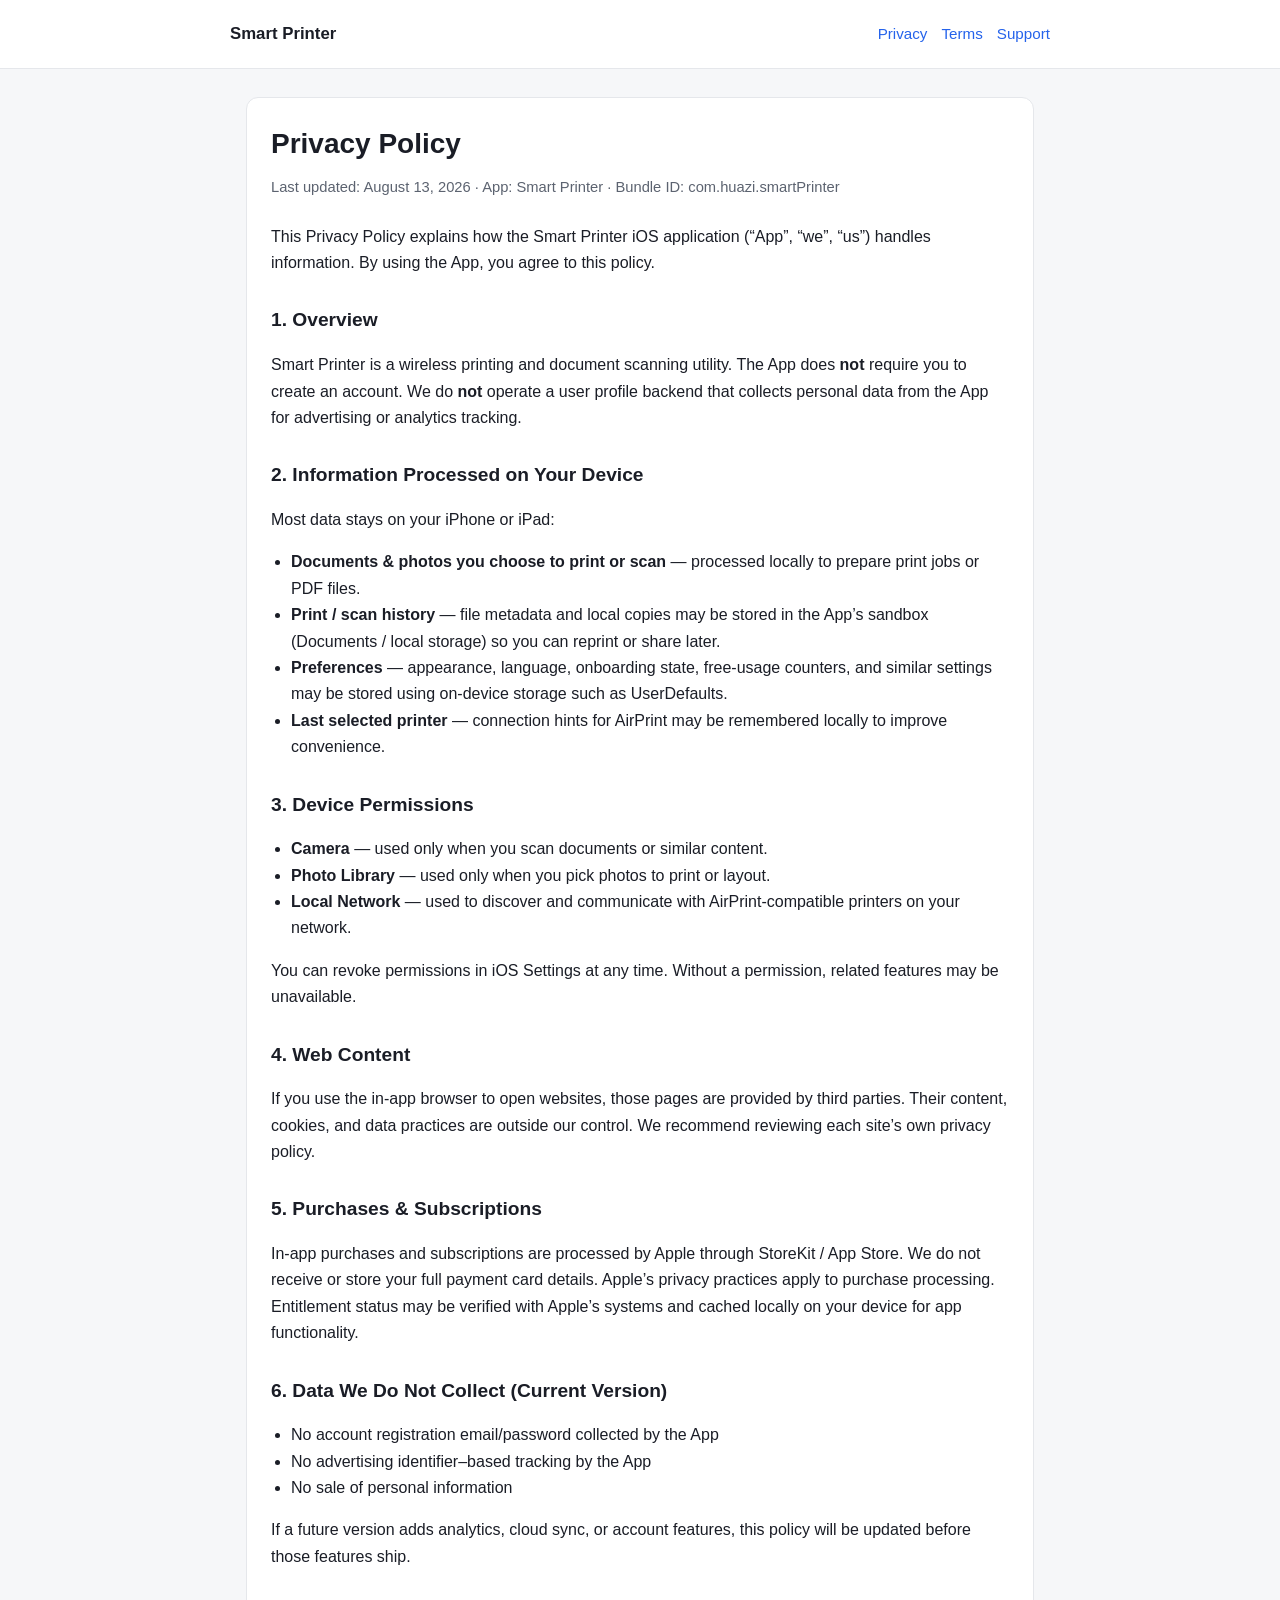
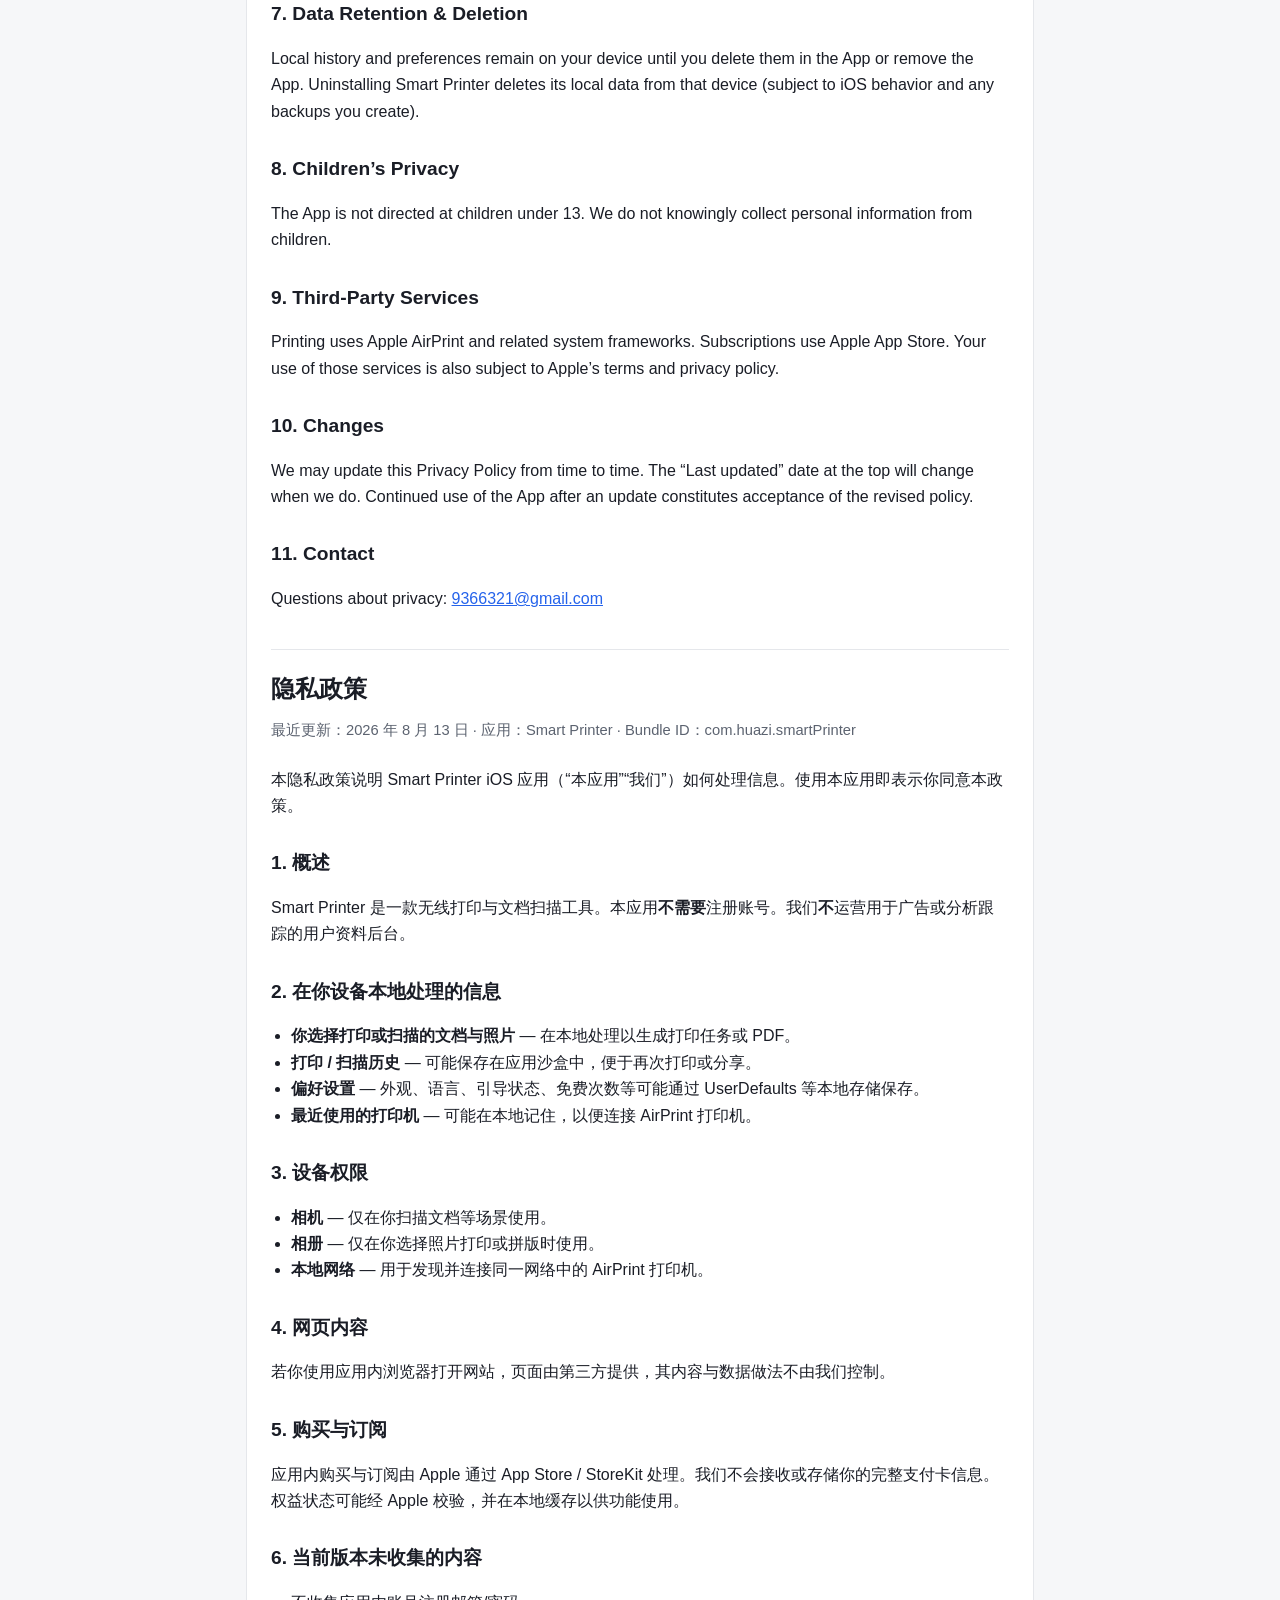
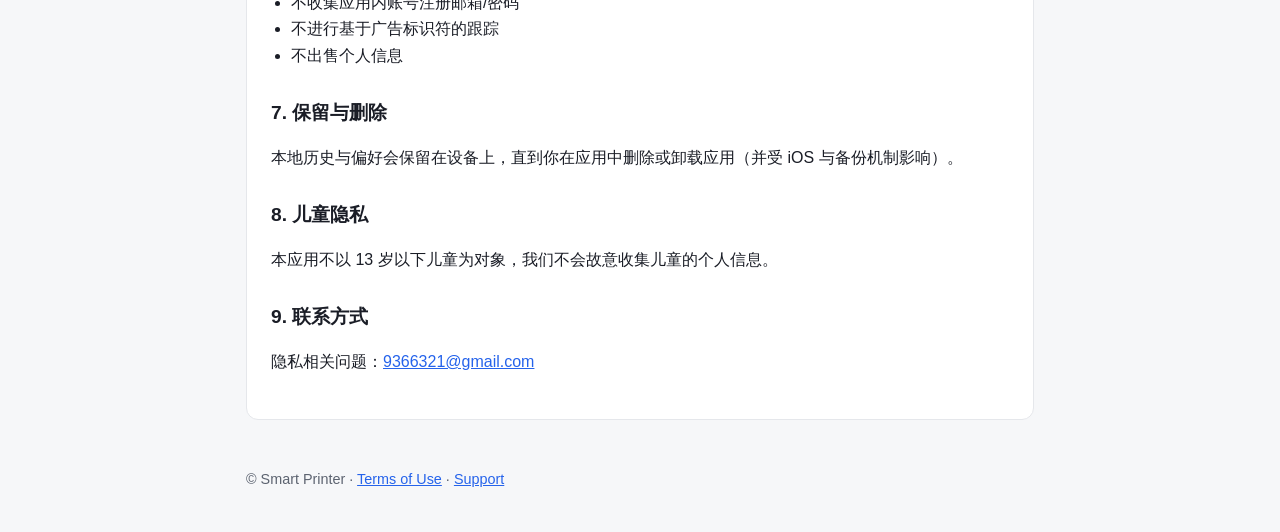
==== privacy/index.html @ 95ad22c2 "Add privacy policy page" ====
<!DOCTYPE html>
<html lang="en">
<head>
  <meta charset="utf-8" />
  <meta name="viewport" content="width=device-width, initial-scale=1" />
  <title>Privacy Policy — Smart Printer</title>
  <link rel="stylesheet" href="../styles.css" />
</head>
<body>
  <header>
    <div class="nav">
      <a class="brand" href="../">Smart Printer</a>
      <div class="nav-links">
        <a href="../privacy/">Privacy</a>
        <a href="../terms/">Terms</a>
        <a href="../support/">Support</a>
      </div>
    </div>
  </header>
  <main>
    <article class="card">
      <h1>Privacy Policy</h1>
      <p class="meta">Last updated: August 13, 2026 · App: Smart Printer · Bundle ID: com.huazi.smartPrinter</p>

      <p>This Privacy Policy explains how the Smart Printer iOS application (“App”, “we”, “us”) handles information. By using the App, you agree to this policy.</p>

      <h2>1. Overview</h2>
      <p>Smart Printer is a wireless printing and document scanning utility. The App does <strong>not</strong> require you to create an account. We do <strong>not</strong> operate a user profile backend that collects personal data from the App for advertising or analytics tracking.</p>

      <h2>2. Information Processed on Your Device</h2>
      <p>Most data stays on your iPhone or iPad:</p>
      <ul>
        <li><strong>Documents &amp; photos you choose to print or scan</strong> — processed locally to prepare print jobs or PDF files.</li>
        <li><strong>Print / scan history</strong> — file metadata and local copies may be stored in the App’s sandbox (Documents / local storage) so you can reprint or share later.</li>
        <li><strong>Preferences</strong> — appearance, language, onboarding state, free-usage counters, and similar settings may be stored using on-device storage such as UserDefaults.</li>
        <li><strong>Last selected printer</strong> — connection hints for AirPrint may be remembered locally to improve convenience.</li>
      </ul>

      <h2>3. Device Permissions</h2>
      <ul>
        <li><strong>Camera</strong> — used only when you scan documents or similar content.</li>
        <li><strong>Photo Library</strong> — used only when you pick photos to print or layout.</li>
        <li><strong>Local Network</strong> — used to discover and communicate with AirPrint-compatible printers on your network.</li>
      </ul>
      <p>You can revoke permissions in iOS Settings at any time. Without a permission, related features may be unavailable.</p>

      <h2>4. Web Content</h2>
      <p>If you use the in-app browser to open websites, those pages are provided by third parties. Their content, cookies, and data practices are outside our control. We recommend reviewing each site’s own privacy policy.</p>

      <h2>5. Purchases &amp; Subscriptions</h2>
      <p>In-app purchases and subscriptions are processed by Apple through StoreKit / App Store. We do not receive or store your full payment card details. Apple’s privacy practices apply to purchase processing. Entitlement status may be verified with Apple’s systems and cached locally on your device for app functionality.</p>

      <h2>6. Data We Do Not Collect (Current Version)</h2>
      <ul>
        <li>No account registration email/password collected by the App</li>
        <li>No advertising identifier–based tracking by the App</li>
        <li>No sale of personal information</li>
      </ul>
      <p>If a future version adds analytics, cloud sync, or account features, this policy will be updated before those features ship.</p>

      <h2>7. Data Retention &amp; Deletion</h2>
      <p>Local history and preferences remain on your device until you delete them in the App or remove the App. Uninstalling Smart Printer deletes its local data from that device (subject to iOS behavior and any backups you create).</p>

      <h2>8. Children’s Privacy</h2>
      <p>The App is not directed at children under 13. We do not knowingly collect personal information from children.</p>

      <h2>9. Third-Party Services</h2>
      <p>Printing uses Apple AirPrint and related system frameworks. Subscriptions use Apple App Store. Your use of those services is also subject to Apple’s terms and privacy policy.</p>

      <h2>10. Changes</h2>
      <p>We may update this Privacy Policy from time to time. The “Last updated” date at the top will change when we do. Continued use of the App after an update constitutes acceptance of the revised policy.</p>

      <h2>11. Contact</h2>
      <p>Questions about privacy: <a href="mailto:9366321@gmail.com">9366321@gmail.com</a></p>

      <div class="lang" lang="zh-Hans">
        <h1>隐私政策</h1>
        <p class="meta">最近更新：2026 年 8 月 13 日 · 应用：Smart Printer · Bundle ID：com.huazi.smartPrinter</p>
        <p>本隐私政策说明 Smart Printer iOS 应用（“本应用”“我们”）如何处理信息。使用本应用即表示你同意本政策。</p>
        <h2>1. 概述</h2>
        <p>Smart Printer 是一款无线打印与文档扫描工具。本应用<strong>不需要</strong>注册账号。我们<strong>不</strong>运营用于广告或分析跟踪的用户资料后台。</p>
        <h2>2. 在你设备本地处理的信息</h2>
        <ul>
          <li><strong>你选择打印或扫描的文档与照片</strong> — 在本地处理以生成打印任务或 PDF。</li>
          <li><strong>打印 / 扫描历史</strong> — 可能保存在应用沙盒中，便于再次打印或分享。</li>
          <li><strong>偏好设置</strong> — 外观、语言、引导状态、免费次数等可能通过 UserDefaults 等本地存储保存。</li>
          <li><strong>最近使用的打印机</strong> — 可能在本地记住，以便连接 AirPrint 打印机。</li>
        </ul>
        <h2>3. 设备权限</h2>
        <ul>
          <li><strong>相机</strong> — 仅在你扫描文档等场景使用。</li>
          <li><strong>相册</strong> — 仅在你选择照片打印或拼版时使用。</li>
          <li><strong>本地网络</strong> — 用于发现并连接同一网络中的 AirPrint 打印机。</li>
        </ul>
        <h2>4. 网页内容</h2>
        <p>若你使用应用内浏览器打开网站，页面由第三方提供，其内容与数据做法不由我们控制。</p>
        <h2>5. 购买与订阅</h2>
        <p>应用内购买与订阅由 Apple 通过 App Store / StoreKit 处理。我们不会接收或存储你的完整支付卡信息。权益状态可能经 Apple 校验，并在本地缓存以供功能使用。</p>
        <h2>6. 当前版本未收集的内容</h2>
        <ul>
          <li>不收集应用内账号注册邮箱/密码</li>
          <li>不进行基于广告标识符的跟踪</li>
          <li>不出售个人信息</li>
        </ul>
        <h2>7. 保留与删除</h2>
        <p>本地历史与偏好会保留在设备上，直到你在应用中删除或卸载应用（并受 iOS 与备份机制影响）。</p>
        <h2>8. 儿童隐私</h2>
        <p>本应用不以 13 岁以下儿童为对象，我们不会故意收集儿童的个人信息。</p>
        <h2>9. 联系方式</h2>
        <p>隐私相关问题：<a href="mailto:9366321@gmail.com">9366321@gmail.com</a></p>
      </div>
    </article>
  </main>
  <footer>© Smart Printer · <a href="../terms/">Terms of Use</a> · <a href="../support/">Support</a></footer>
</body>
</html>
---- styles.css ----
:root {
  --bg: #f6f7f9;
  --card: #ffffff;
  --text: #1a1d26;
  --muted: #5c6370;
  --accent: #2563eb;
  --border: #e5e7eb;
}
* { box-sizing: border-box; }
html { scroll-behavior: smooth; }
body {
  margin: 0;
  font-family: -apple-system, BlinkMacSystemFont, "Segoe UI", Roboto, "Helvetica Neue", Arial, sans-serif;
  background: var(--bg);
  color: var(--text);
  line-height: 1.65;
}
header {
  background: var(--card);
  border-bottom: 1px solid var(--border);
  padding: 20px 16px;
  position: sticky;
  top: 0;
  z-index: 10;
}
.nav {
  max-width: 820px;
  margin: 0 auto;
  display: flex;
  flex-wrap: wrap;
  gap: 12px 20px;
  align-items: center;
  justify-content: space-between;
}
.brand {
  font-weight: 700;
  font-size: 1.05rem;
  color: var(--text);
  text-decoration: none;
}
.nav-links { display: flex; flex-wrap: wrap; gap: 14px; }
.nav-links a {
  color: var(--accent);
  text-decoration: none;
  font-size: 0.95rem;
}
.nav-links a:hover { text-decoration: underline; }
main {
  max-width: 820px;
  margin: 28px auto 48px;
  padding: 0 16px;
}
.card {
  background: var(--card);
  border: 1px solid var(--border);
  border-radius: 12px;
  padding: 28px 24px;
}
h1 { margin: 0 0 8px; font-size: 1.75rem; line-height: 1.25; }
.meta { color: var(--muted); font-size: 0.92rem; margin-bottom: 24px; }
h2 { margin: 28px 0 10px; font-size: 1.2rem; }
p, li { color: var(--text); }
ul { padding-left: 1.25rem; }
.lang { margin-top: 36px; padding-top: 24px; border-top: 1px solid var(--border); }
.lang h1 { font-size: 1.5rem; }
a { color: var(--accent); }
footer {
  max-width: 820px;
  margin: 0 auto 40px;
  padding: 0 16px;
  color: var(--muted);
  font-size: 0.9rem;
}
.home-list { list-style: none; padding: 0; margin: 20px 0 0; }
.home-list li { margin: 0 0 12px; }
.home-list a {
  display: block;
  padding: 14px 16px;
  border: 1px solid var(--border);
  border-radius: 10px;
  text-decoration: none;
  color: var(--text);
  background: #fafbfc;
}
.home-list a:hover { border-color: var(--accent); }
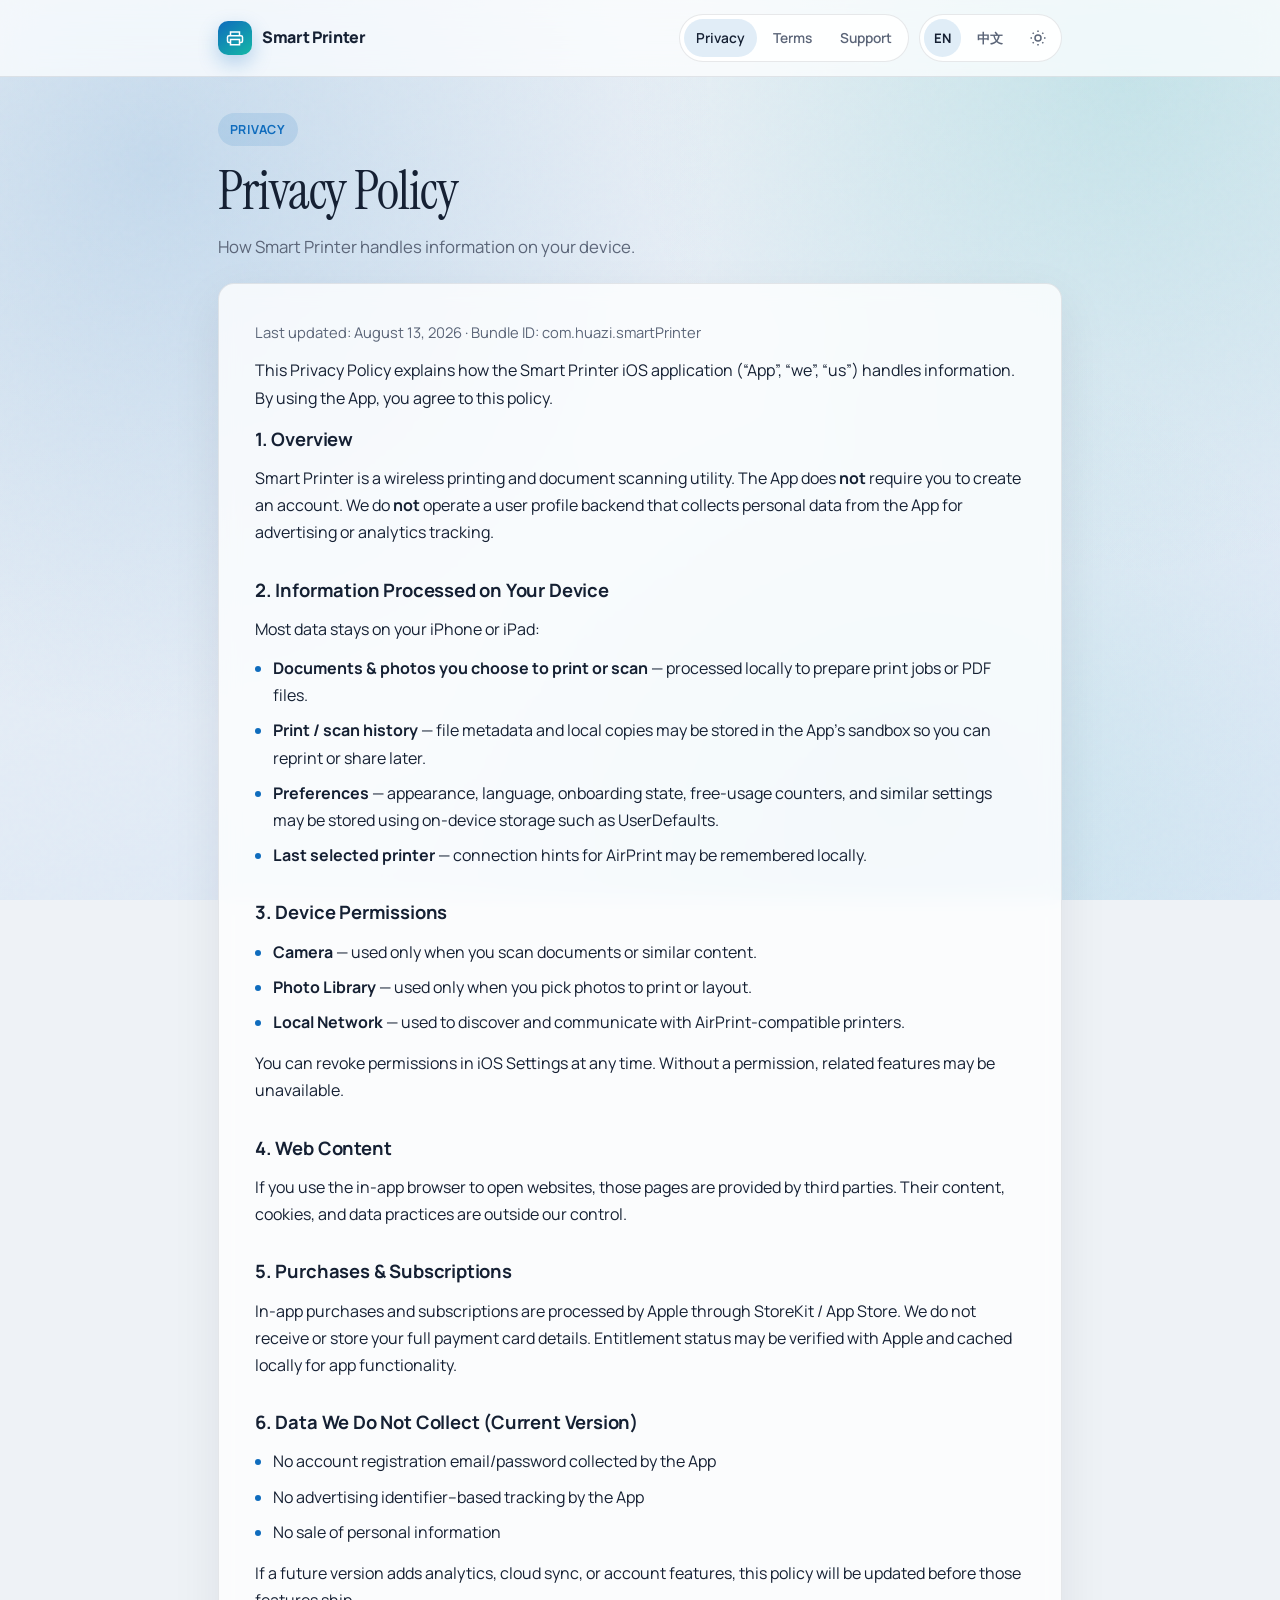
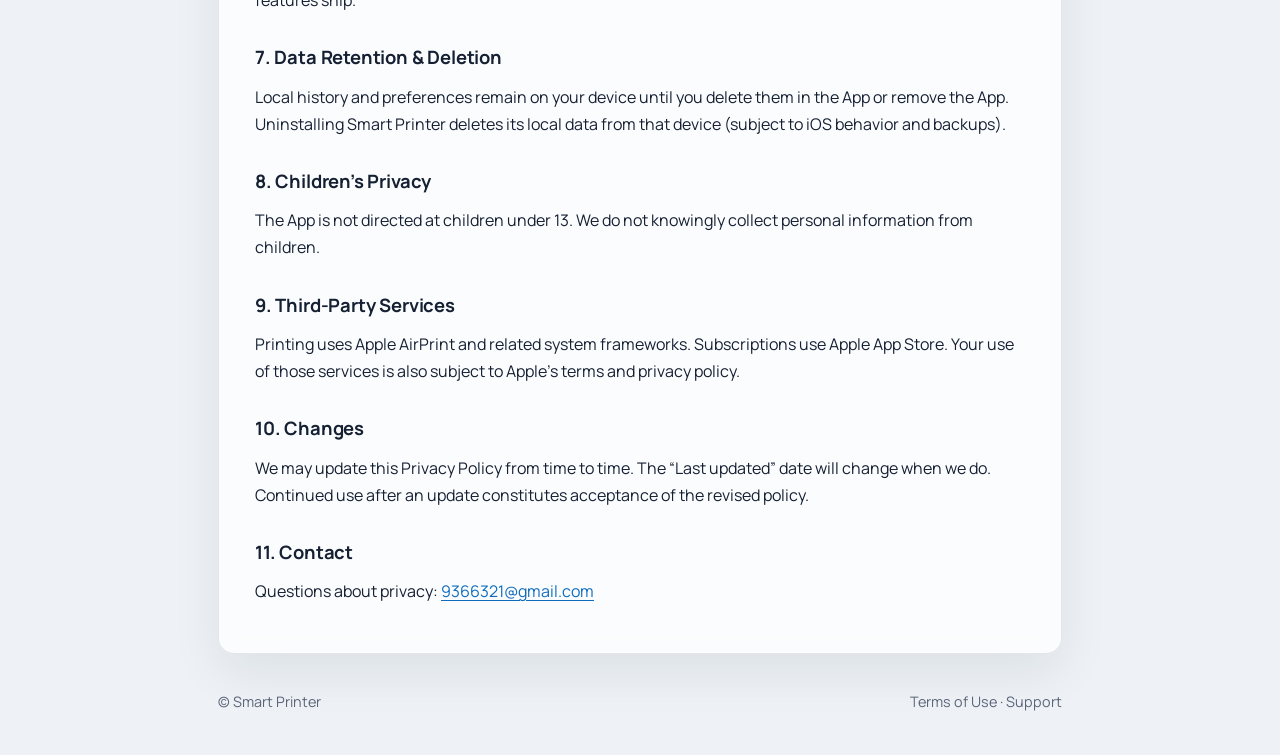
==== commit 6a528958: "redesign bilingual + theme page" ====
--- a/privacy/index.html
+++ b/privacy/index.html
@@ -1,81 +1,106 @@
 <!DOCTYPE html>
-<html lang="en">
+<html lang="en" data-theme="light">
 <head>
   <meta charset="utf-8" />
   <meta name="viewport" content="width=device-width, initial-scale=1" />
+  <meta name="sp-title-en" content="Privacy Policy — Smart Printer" />
+  <meta name="sp-title-zh-Hans" content="隐私政策 — Smart Printer" />
   <title>Privacy Policy — Smart Printer</title>
+  <meta name="color-scheme" content="light dark" />
+  <script>
+    (function () {
+      try {
+        var t = localStorage.getItem("sp-theme");
+        if (!t) t = matchMedia("(prefers-color-scheme: dark)").matches ? "dark" : "light";
+        document.documentElement.setAttribute("data-theme", t);
+        var l = localStorage.getItem("sp-lang");
+        if (!l) l = (navigator.language || "en").toLowerCase().indexOf("zh") === 0 ? "zh-Hans" : "en";
+        document.documentElement.setAttribute("lang", l);
+      } catch (e) {}
+    })();
+  </script>
   <link rel="stylesheet" href="../styles.css" />
 </head>
 <body>
-  <header>
+  <header class="site-header">
     <div class="nav">
-      <a class="brand" href="../">Smart Printer</a>
-      <div class="nav-links">
-        <a href="../privacy/">Privacy</a>
-        <a href="../terms/">Terms</a>
-        <a href="../support/">Support</a>
+      <a class="brand" href="../">
+        <span class="brand-mark" aria-hidden="true">
+          <svg viewBox="0 0 24 24" fill="none" stroke="currentColor" stroke-width="2"><path d="M6 9V4h12v5"/><path d="M6 18H4a2 2 0 0 1-2-2v-5a2 2 0 0 1 2-2h16a2 2 0 0 1 2 2v5a2 2 0 0 1-2 2h-2"/><path d="M6 14h12v7H6z"/></svg>
+        </span>
+        Smart Printer
+      </a>
+      <div class="nav-right">
+        <nav class="nav-links" aria-label="Primary">
+          <a href="../privacy/" data-nav="privacy"><span class="lang-en">Privacy</span><span class="lang-zh">隐私</span></a>
+          <a href="../terms/" data-nav="terms"><span class="lang-en">Terms</span><span class="lang-zh">条款</span></a>
+          <a href="../support/" data-nav="support"><span class="lang-en">Support</span><span class="lang-zh">支持</span></a>
+        </nav>
+        <div class="controls" role="group" aria-label="Language and theme">
+          <button type="button" class="ctrl-btn" data-lang="en">EN</button>
+          <button type="button" class="ctrl-btn" data-lang="zh-Hans">中文</button>
+          <button type="button" class="ctrl-btn theme-btn" data-theme-toggle aria-label="Toggle theme">
+            <svg class="icon-sun" viewBox="0 0 24 24" fill="none" stroke="currentColor" stroke-width="2"><circle cx="12" cy="12" r="4"/><path d="M12 2v2M12 20v2M4.9 4.9l1.4 1.4M17.7 17.7l1.4 1.4M2 12h2M20 12h2M4.9 19.1l1.4-1.4M17.7 6.3l1.4-1.4"/></svg>
+            <svg class="icon-moon" viewBox="0 0 24 24" fill="none" stroke="currentColor" stroke-width="2"><path d="M21 14.5A8.5 8.5 0 1 1 9.5 3 7 7 0 0 0 21 14.5z"/></svg>
+          </button>
+        </div>
       </div>
     </div>
   </header>
+
   <main>
+    <section class="hero">
+      <div class="eyebrow">Privacy</div>
+      <div class="lang-en"><h1>Privacy Policy</h1><p>How Smart Printer handles information on your device.</p></div>
+      <div class="lang-zh"><h1>隐私政策</h1><p>说明 Smart Printer 如何在你的设备上处理信息。</p></div>
+    </section>
+
     <article class="card">
-      <h1>Privacy Policy</h1>
-      <p class="meta">Last updated: August 13, 2026 · App: Smart Printer · Bundle ID: com.huazi.smartPrinter</p>
+      <div class="lang-en">
+        <p class="meta">Last updated: August 13, 2026 · Bundle ID: com.huazi.smartPrinter</p>
+        <p>This Privacy Policy explains how the Smart Printer iOS application (“App”, “we”, “us”) handles information. By using the App, you agree to this policy.</p>
+        <h2>1. Overview</h2>
+        <p>Smart Printer is a wireless printing and document scanning utility. The App does <strong>not</strong> require you to create an account. We do <strong>not</strong> operate a user profile backend that collects personal data from the App for advertising or analytics tracking.</p>
+        <h2>2. Information Processed on Your Device</h2>
+        <p>Most data stays on your iPhone or iPad:</p>
+        <ul>
+          <li><strong>Documents &amp; photos you choose to print or scan</strong> — processed locally to prepare print jobs or PDF files.</li>
+          <li><strong>Print / scan history</strong> — file metadata and local copies may be stored in the App’s sandbox so you can reprint or share later.</li>
+          <li><strong>Preferences</strong> — appearance, language, onboarding state, free-usage counters, and similar settings may be stored using on-device storage such as UserDefaults.</li>
+          <li><strong>Last selected printer</strong> — connection hints for AirPrint may be remembered locally.</li>
+        </ul>
+        <h2>3. Device Permissions</h2>
+        <ul>
+          <li><strong>Camera</strong> — used only when you scan documents or similar content.</li>
+          <li><strong>Photo Library</strong> — used only when you pick photos to print or layout.</li>
+          <li><strong>Local Network</strong> — used to discover and communicate with AirPrint-compatible printers.</li>
+        </ul>
+        <p>You can revoke permissions in iOS Settings at any time. Without a permission, related features may be unavailable.</p>
+        <h2>4. Web Content</h2>
+        <p>If you use the in-app browser to open websites, those pages are provided by third parties. Their content, cookies, and data practices are outside our control.</p>
+        <h2>5. Purchases &amp; Subscriptions</h2>
+        <p>In-app purchases and subscriptions are processed by Apple through StoreKit / App Store. We do not receive or store your full payment card details. Entitlement status may be verified with Apple and cached locally for app functionality.</p>
+        <h2>6. Data We Do Not Collect (Current Version)</h2>
+        <ul>
+          <li>No account registration email/password collected by the App</li>
+          <li>No advertising identifier–based tracking by the App</li>
+          <li>No sale of personal information</li>
+        </ul>
+        <p>If a future version adds analytics, cloud sync, or account features, this policy will be updated before those features ship.</p>
+        <h2>7. Data Retention &amp; Deletion</h2>
+        <p>Local history and preferences remain on your device until you delete them in the App or remove the App. Uninstalling Smart Printer deletes its local data from that device (subject to iOS behavior and backups).</p>
+        <h2>8. Children’s Privacy</h2>
+        <p>The App is not directed at children under 13. We do not knowingly collect personal information from children.</p>
+        <h2>9. Third-Party Services</h2>
+        <p>Printing uses Apple AirPrint and related system frameworks. Subscriptions use Apple App Store. Your use of those services is also subject to Apple’s terms and privacy policy.</p>
+        <h2>10. Changes</h2>
+        <p>We may update this Privacy Policy from time to time. The “Last updated” date will change when we do. Continued use after an update constitutes acceptance of the revised policy.</p>
+        <h2>11. Contact</h2>
+        <p>Questions about privacy: <a href="mailto:9366321@gmail.com">9366321@gmail.com</a></p>
+      </div>
 
-      <p>This Privacy Policy explains how the Smart Printer iOS application (“App”, “we”, “us”) handles information. By using the App, you agree to this policy.</p>
-
-      <h2>1. Overview</h2>
-      <p>Smart Printer is a wireless printing and document scanning utility. The App does <strong>not</strong> require you to create an account. We do <strong>not</strong> operate a user profile backend that collects personal data from the App for advertising or analytics tracking.</p>
-
-      <h2>2. Information Processed on Your Device</h2>
-      <p>Most data stays on your iPhone or iPad:</p>
-      <ul>
-        <li><strong>Documents &amp; photos you choose to print or scan</strong> — processed locally to prepare print jobs or PDF files.</li>
-        <li><strong>Print / scan history</strong> — file metadata and local copies may be stored in the App’s sandbox (Documents / local storage) so you can reprint or share later.</li>
-        <li><strong>Preferences</strong> — appearance, language, onboarding state, free-usage counters, and similar settings may be stored using on-device storage such as UserDefaults.</li>
-        <li><strong>Last selected printer</strong> — connection hints for AirPrint may be remembered locally to improve convenience.</li>
-      </ul>
-
-      <h2>3. Device Permissions</h2>
-      <ul>
-        <li><strong>Camera</strong> — used only when you scan documents or similar content.</li>
-        <li><strong>Photo Library</strong> — used only when you pick photos to print or layout.</li>
-        <li><strong>Local Network</strong> — used to discover and communicate with AirPrint-compatible printers on your network.</li>
-      </ul>
-      <p>You can revoke permissions in iOS Settings at any time. Without a permission, related features may be unavailable.</p>
-
-      <h2>4. Web Content</h2>
-      <p>If you use the in-app browser to open websites, those pages are provided by third parties. Their content, cookies, and data practices are outside our control. We recommend reviewing each site’s own privacy policy.</p>
-
-      <h2>5. Purchases &amp; Subscriptions</h2>
-      <p>In-app purchases and subscriptions are processed by Apple through StoreKit / App Store. We do not receive or store your full payment card details. Apple’s privacy practices apply to purchase processing. Entitlement status may be verified with Apple’s systems and cached locally on your device for app functionality.</p>
-
-      <h2>6. Data We Do Not Collect (Current Version)</h2>
-      <ul>
-        <li>No account registration email/password collected by the App</li>
-        <li>No advertising identifier–based tracking by the App</li>
-        <li>No sale of personal information</li>
-      </ul>
-      <p>If a future version adds analytics, cloud sync, or account features, this policy will be updated before those features ship.</p>
-
-      <h2>7. Data Retention &amp; Deletion</h2>
-      <p>Local history and preferences remain on your device until you delete them in the App or remove the App. Uninstalling Smart Printer deletes its local data from that device (subject to iOS behavior and any backups you create).</p>
-
-      <h2>8. Children’s Privacy</h2>
-      <p>The App is not directed at children under 13. We do not knowingly collect personal information from children.</p>
-
-      <h2>9. Third-Party Services</h2>
-      <p>Printing uses Apple AirPrint and related system frameworks. Subscriptions use Apple App Store. Your use of those services is also subject to Apple’s terms and privacy policy.</p>
-
-      <h2>10. Changes</h2>
-      <p>We may update this Privacy Policy from time to time. The “Last updated” date at the top will change when we do. Continued use of the App after an update constitutes acceptance of the revised policy.</p>
-
-      <h2>11. Contact</h2>
-      <p>Questions about privacy: <a href="mailto:9366321@gmail.com">9366321@gmail.com</a></p>
-
-      <div class="lang" lang="zh-Hans">
-        <h1>隐私政策</h1>
-        <p class="meta">最近更新：2026 年 8 月 13 日 · 应用：Smart Printer · Bundle ID：com.huazi.smartPrinter</p>
+      <div class="lang-zh">
+        <p class="meta">最近更新：2026 年 8 月 13 日 · Bundle ID：com.huazi.smartPrinter</p>
         <p>本隐私政策说明 Smart Printer iOS 应用（“本应用”“我们”）如何处理信息。使用本应用即表示你同意本政策。</p>
         <h2>1. 概述</h2>
         <p>Smart Printer 是一款无线打印与文档扫描工具。本应用<strong>不需要</strong>注册账号。我们<strong>不</strong>运营用于广告或分析跟踪的用户资料后台。</p>
@@ -92,6 +117,7 @@
           <li><strong>相册</strong> — 仅在你选择照片打印或拼版时使用。</li>
           <li><strong>本地网络</strong> — 用于发现并连接同一网络中的 AirPrint 打印机。</li>
         </ul>
+        <p>你可以随时在 iOS 设置中撤销权限；缺少相应权限时，相关功能可能不可用。</p>
         <h2>4. 网页内容</h2>
         <p>若你使用应用内浏览器打开网站，页面由第三方提供，其内容与数据做法不由我们控制。</p>
         <h2>5. 购买与订阅</h2>
@@ -102,15 +128,29 @@
           <li>不进行基于广告标识符的跟踪</li>
           <li>不出售个人信息</li>
         </ul>
+        <p>若未来版本增加分析、云同步或账号功能，我们会在上线前更新本政策。</p>
         <h2>7. 保留与删除</h2>
         <p>本地历史与偏好会保留在设备上，直到你在应用中删除或卸载应用（并受 iOS 与备份机制影响）。</p>
         <h2>8. 儿童隐私</h2>
         <p>本应用不以 13 岁以下儿童为对象，我们不会故意收集儿童的个人信息。</p>
-        <h2>9. 联系方式</h2>
+        <h2>9. 第三方服务</h2>
+        <p>打印使用 Apple AirPrint 及相关系统框架；订阅使用 App Store。你使用这些服务时，亦受 Apple 条款与隐私政策约束。</p>
+        <h2>10. 变更</h2>
+        <p>我们可能不时更新本隐私政策，并以顶部日期为准。继续使用即表示接受更新后的政策。</p>
+        <h2>11. 联系方式</h2>
         <p>隐私相关问题：<a href="mailto:9366321@gmail.com">9366321@gmail.com</a></p>
       </div>
     </article>
   </main>
-  <footer>© Smart Printer · <a href="../terms/">Terms of Use</a> · <a href="../support/">Support</a></footer>
+
+  <footer class="site-footer">
+    <span>© Smart Printer</span>
+    <span>
+      <a href="../terms/"><span class="lang-en">Terms of Use</span><span class="lang-zh">服务条款</span></a>
+      ·
+      <a href="../support/"><span class="lang-en">Support</span><span class="lang-zh">支持</span></a>
+    </span>
+  </footer>
+  <script src="../site.js"></script>
 </body>
 </html>
--- a/styles.css
+++ b/styles.css
@@ -1,85 +1,353 @@
+@import url("https://fonts.googleapis.com/css2?family=Manrope:wght@400;500;600;700;800&family=Instrument+Serif:ital@0;1&display=swap");
+
 :root {
-  --bg: #f6f7f9;
-  --card: #ffffff;
-  --text: #1a1d26;
-  --muted: #5c6370;
-  --accent: #2563eb;
-  --border: #e5e7eb;
-}
+  --font-sans: "Manrope", system-ui, sans-serif;
+  --font-display: "Instrument Serif", Georgia, serif;
+  --radius: 16px;
+  --radius-sm: 10px;
+  --max: 820px;
+  --ease: cubic-bezier(0.22, 1, 0.36, 1);
+  --shadow: 0 18px 50px rgba(15, 23, 42, 0.08);
+}
+
+[data-theme="light"] {
+  --bg: #eef2f6;
+  --bg-accent: #d9e6f5;
+  --surface: rgba(255, 255, 255, 0.78);
+  --surface-solid: #ffffff;
+  --text: #152033;
+  --muted: #5b6578;
+  --border: rgba(21, 32, 51, 0.1);
+  --accent: #0f6cbd;
+  --accent-soft: rgba(15, 108, 189, 0.12);
+  --nav-bg: rgba(255, 255, 255, 0.72);
+  --chip: rgba(255, 255, 255, 0.9);
+  --glow: radial-gradient(circle at 12% 18%, rgba(15, 108, 189, 0.18), transparent 42%),
+    radial-gradient(circle at 88% 8%, rgba(14, 165, 160, 0.16), transparent 36%),
+    radial-gradient(circle at 70% 88%, rgba(20, 184, 166, 0.1), transparent 40%);
+}
+
+[data-theme="dark"] {
+  --bg: #0b1220;
+  --bg-accent: #132033;
+  --surface: rgba(18, 28, 46, 0.78);
+  --surface-solid: #121c2e;
+  --text: #e8eef8;
+  --muted: #9aa8bf;
+  --border: rgba(232, 238, 248, 0.12);
+  --accent: #5eb1ff;
+  --accent-soft: rgba(94, 177, 255, 0.16);
+  --nav-bg: rgba(11, 18, 32, 0.72);
+  --chip: rgba(18, 28, 46, 0.92);
+  --shadow: 0 18px 50px rgba(0, 0, 0, 0.35);
+  --glow: radial-gradient(circle at 14% 12%, rgba(94, 177, 255, 0.18), transparent 40%),
+    radial-gradient(circle at 86% 16%, rgba(45, 212, 191, 0.12), transparent 34%),
+    radial-gradient(circle at 60% 90%, rgba(15, 108, 189, 0.14), transparent 42%);
+}
+
 * { box-sizing: border-box; }
 html { scroll-behavior: smooth; }
 body {
   margin: 0;
-  font-family: -apple-system, BlinkMacSystemFont, "Segoe UI", Roboto, "Helvetica Neue", Arial, sans-serif;
+  min-height: 100vh;
+  font-family: var(--font-sans);
+  color: var(--text);
   background: var(--bg);
-  color: var(--text);
-  line-height: 1.65;
-}
-header {
-  background: var(--card);
-  border-bottom: 1px solid var(--border);
-  padding: 20px 16px;
+  line-height: 1.7;
+  transition: background 0.35s var(--ease), color 0.35s var(--ease);
+}
+
+body::before {
+  content: "";
+  position: fixed;
+  inset: 0;
+  z-index: -2;
+  background: var(--glow), linear-gradient(160deg, var(--bg), var(--bg-accent));
+}
+
+body::after {
+  content: "";
+  position: fixed;
+  inset: 0;
+  z-index: -1;
+  opacity: 0.35;
+  pointer-events: none;
+  background-image: url("data:image/svg+xml,%3Csvg viewBox='0 0 200 200' xmlns='http://www.w3.org/2000/svg'%3E%3Cfilter id='n'%3E%3CfeTurbulence type='fractalNoise' baseFrequency='0.85' numOctaves='4' stitchTiles='stitch'/%3E%3C/filter%3E%3Crect width='100%25' height='100%25' filter='url(%23n)' opacity='0.55'/%3E%3C/svg%3E");
+  mix-blend-mode: soft-light;
+}
+
+a {
+  color: var(--accent);
+  text-decoration-thickness: 1px;
+  text-underline-offset: 3px;
+  transition: opacity 0.2s var(--ease);
+}
+a:hover { opacity: 0.82; }
+
+.site-header {
   position: sticky;
   top: 0;
-  z-index: 10;
-}
+  z-index: 40;
+  backdrop-filter: blur(16px) saturate(1.2);
+  -webkit-backdrop-filter: blur(16px) saturate(1.2);
+  background: var(--nav-bg);
+  border-bottom: 1px solid var(--border);
+}
+
 .nav {
-  max-width: 820px;
+  max-width: calc(var(--max) + 64px);
   margin: 0 auto;
+  padding: 14px 20px;
+  display: flex;
+  align-items: center;
+  justify-content: space-between;
+  gap: 16px;
+}
+
+.brand {
+  display: inline-flex;
+  align-items: center;
+  gap: 10px;
+  color: var(--text);
+  text-decoration: none;
+  font-weight: 800;
+  letter-spacing: -0.02em;
+}
+
+.brand-mark {
+  width: 34px;
+  height: 34px;
+  border-radius: 10px;
+  display: grid;
+  place-items: center;
+  background: linear-gradient(145deg, #0f6cbd, #14b8a6);
+  color: #fff;
+  box-shadow: 0 8px 20px rgba(15, 108, 189, 0.28);
+}
+
+.brand-mark svg { width: 18px; height: 18px; }
+
+.nav-right {
+  display: flex;
+  align-items: center;
+  gap: 10px;
+  flex-wrap: wrap;
+  justify-content: flex-end;
+}
+
+.nav-links {
+  display: flex;
+  gap: 4px;
+  padding: 4px;
+  border-radius: 999px;
+  background: var(--chip);
+  border: 1px solid var(--border);
+}
+
+.nav-links a {
+  text-decoration: none;
+  color: var(--muted);
+  font-size: 0.86rem;
+  font-weight: 600;
+  padding: 7px 12px;
+  border-radius: 999px;
+  transition: background 0.2s var(--ease), color 0.2s var(--ease);
+}
+
+.nav-links a:hover,
+.nav-links a.is-active {
+  color: var(--text);
+  background: var(--accent-soft);
+  opacity: 1;
+}
+
+.controls {
+  display: inline-flex;
+  gap: 6px;
+  padding: 4px;
+  border-radius: 999px;
+  background: var(--chip);
+  border: 1px solid var(--border);
+}
+
+.ctrl-btn {
+  appearance: none;
+  border: 0;
+  background: transparent;
+  color: var(--muted);
+  font: inherit;
+  font-size: 0.82rem;
+  font-weight: 700;
+  padding: 7px 10px;
+  border-radius: 999px;
+  cursor: pointer;
+  transition: background 0.2s var(--ease), color 0.2s var(--ease), transform 0.2s var(--ease);
+}
+
+.ctrl-btn:hover { color: var(--text); }
+.ctrl-btn.is-active {
+  background: var(--accent-soft);
+  color: var(--text);
+}
+.ctrl-btn:active { transform: scale(0.96); }
+
+.theme-btn {
+  width: 38px;
+  height: 38px;
+  padding: 0;
+  display: grid;
+  place-items: center;
+}
+.theme-btn svg { width: 18px; height: 18px; }
+.theme-btn .icon-moon { display: none; }
+[data-theme="dark"] .theme-btn .icon-sun { display: none; }
+[data-theme="dark"] .theme-btn .icon-moon { display: block; }
+
+main {
+  max-width: calc(var(--max) + 64px);
+  margin: 0 auto;
+  padding: 36px 20px 28px;
+}
+
+.hero {
+  margin-bottom: 22px;
+  animation: rise 0.7s var(--ease) both;
+}
+
+.eyebrow {
+  display: inline-flex;
+  align-items: center;
+  gap: 8px;
+  padding: 6px 12px;
+  border-radius: 999px;
+  background: var(--accent-soft);
+  color: var(--accent);
+  font-size: 0.78rem;
+  font-weight: 700;
+  letter-spacing: 0.04em;
+  text-transform: uppercase;
+}
+
+.hero h1 {
+  margin: 14px 0 10px;
+  font-family: var(--font-display);
+  font-size: clamp(2.2rem, 5vw, 3.4rem);
+  font-weight: 400;
+  letter-spacing: -0.02em;
+  line-height: 1.15;
+}
+
+.hero p {
+  margin: 0;
+  max-width: 48ch;
+  color: var(--muted);
+  font-size: 1.05rem;
+}
+
+.card {
+  background: var(--surface);
+  border: 1px solid var(--border);
+  border-radius: var(--radius);
+  box-shadow: var(--shadow);
+  backdrop-filter: blur(10px);
+  -webkit-backdrop-filter: blur(10px);
+  padding: clamp(22px, 4vw, 36px);
+  animation: rise 0.75s var(--ease) 0.08s both;
+}
+
+.meta {
+  color: var(--muted);
+  font-size: 0.92rem;
+  margin: 0 0 22px;
+}
+
+.card h2 {
+  margin: 28px 0 10px;
+  font-size: 1.15rem;
+  letter-spacing: -0.01em;
+}
+
+.card h2:first-of-type { margin-top: 8px; }
+
+.card p { margin: 0 0 12px; }
+.card ul {
+  margin: 0 0 14px;
+  padding-left: 1.15rem;
+}
+.card li { margin: 0 0 8px; color: var(--text); }
+.card li::marker { color: var(--accent); }
+
+.home-grid {
+  display: grid;
+  gap: 14px;
+  margin-top: 8px;
+}
+
+.home-link {
+  display: block;
+  text-decoration: none;
+  color: var(--text);
+  padding: 18px 18px 16px;
+  border-radius: 14px;
+  border: 1px solid var(--border);
+  background: var(--surface-solid);
+  transition: transform 0.25s var(--ease), border-color 0.25s var(--ease), box-shadow 0.25s var(--ease);
+}
+
+.home-link:hover {
+  transform: translateY(-2px);
+  border-color: color-mix(in srgb, var(--accent) 45%, var(--border));
+  box-shadow: 0 14px 30px rgba(15, 108, 189, 0.12);
+  opacity: 1;
+}
+
+.home-link strong {
+  display: block;
+  font-size: 1.05rem;
+  margin-bottom: 4px;
+}
+
+.home-link span {
+  color: var(--muted);
+  font-size: 0.92rem;
+}
+
+.lang-en,
+.lang-zh { display: none !important; }
+html[lang="en"] .lang-en,
+html[lang="zh-Hans"] .lang-zh { display: revert !important; }
+
+.site-footer {
+  max-width: calc(var(--max) + 64px);
+  margin: 0 auto;
+  padding: 8px 20px 40px;
+  color: var(--muted);
+  font-size: 0.9rem;
   display: flex;
   flex-wrap: wrap;
-  gap: 12px 20px;
-  align-items: center;
+  gap: 8px 16px;
   justify-content: space-between;
-}
-.brand {
-  font-weight: 700;
-  font-size: 1.05rem;
-  color: var(--text);
-  text-decoration: none;
-}
-.nav-links { display: flex; flex-wrap: wrap; gap: 14px; }
-.nav-links a {
-  color: var(--accent);
-  text-decoration: none;
-  font-size: 0.95rem;
-}
-.nav-links a:hover { text-decoration: underline; }
-main {
-  max-width: 820px;
-  margin: 28px auto 48px;
-  padding: 0 16px;
-}
-.card {
-  background: var(--card);
-  border: 1px solid var(--border);
-  border-radius: 12px;
-  padding: 28px 24px;
-}
-h1 { margin: 0 0 8px; font-size: 1.75rem; line-height: 1.25; }
-.meta { color: var(--muted); font-size: 0.92rem; margin-bottom: 24px; }
-h2 { margin: 28px 0 10px; font-size: 1.2rem; }
-p, li { color: var(--text); }
-ul { padding-left: 1.25rem; }
-.lang { margin-top: 36px; padding-top: 24px; border-top: 1px solid var(--border); }
-.lang h1 { font-size: 1.5rem; }
-a { color: var(--accent); }
-footer {
-  max-width: 820px;
-  margin: 0 auto 40px;
-  padding: 0 16px;
-  color: var(--muted);
-  font-size: 0.9rem;
-}
-.home-list { list-style: none; padding: 0; margin: 20px 0 0; }
-.home-list li { margin: 0 0 12px; }
-.home-list a {
-  display: block;
-  padding: 14px 16px;
-  border: 1px solid var(--border);
-  border-radius: 10px;
-  text-decoration: none;
-  color: var(--text);
-  background: #fafbfc;
-}
-.home-list a:hover { border-color: var(--accent); }
+  animation: rise 0.8s var(--ease) 0.12s both;
+}
+
+.site-footer a { color: var(--muted); text-decoration: none; }
+.site-footer a:hover { color: var(--accent); opacity: 1; }
+
+@keyframes rise {
+  from { opacity: 0; transform: translateY(12px); }
+  to { opacity: 1; transform: translateY(0); }
+}
+
+@media (max-width: 720px) {
+  .nav { flex-direction: column; align-items: stretch; }
+  .nav-right { justify-content: space-between; }
+  .nav-links { width: 100%; justify-content: space-between; }
+  .nav-links a { flex: 1; text-align: center; padding-inline: 8px; }
+}
+
+@media (prefers-reduced-motion: reduce) {
+  *, *::before, *::after {
+    animation: none !important;
+    transition: none !important;
+  }
+}
